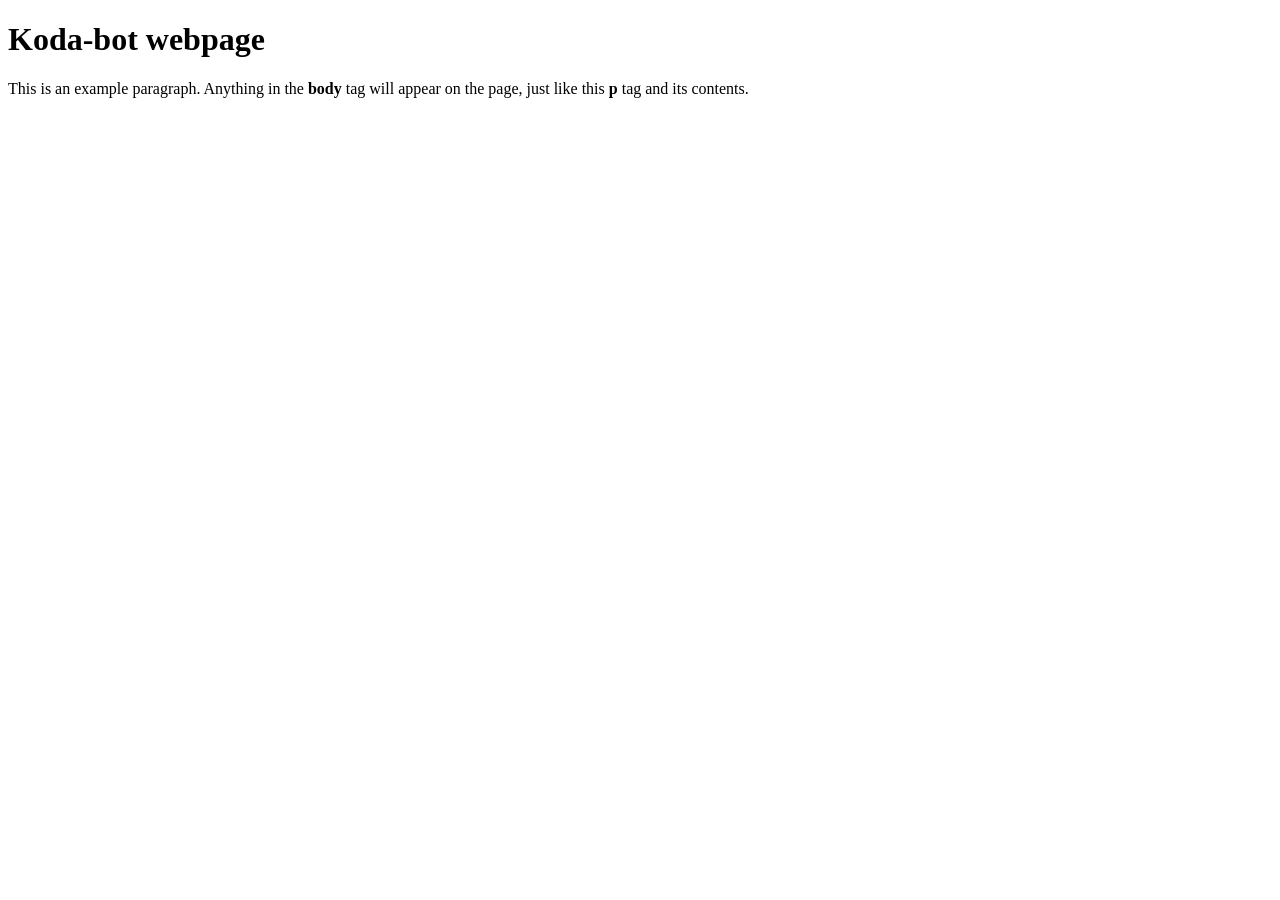
==== index.html @ 5309b414 "First Commit" ====
<!DOCTYPE html>
<html>
  <head>
    <title>This is the title of the webpage!</title>
  </head>
  <body>
      <h1>Koda-bot webpage</h1>
    <p>This is an example paragraph. Anything in the <strong>body</strong> tag will appear on the page, just like this <strong>p</strong> tag and its contents.</p>
  </body>
</html>
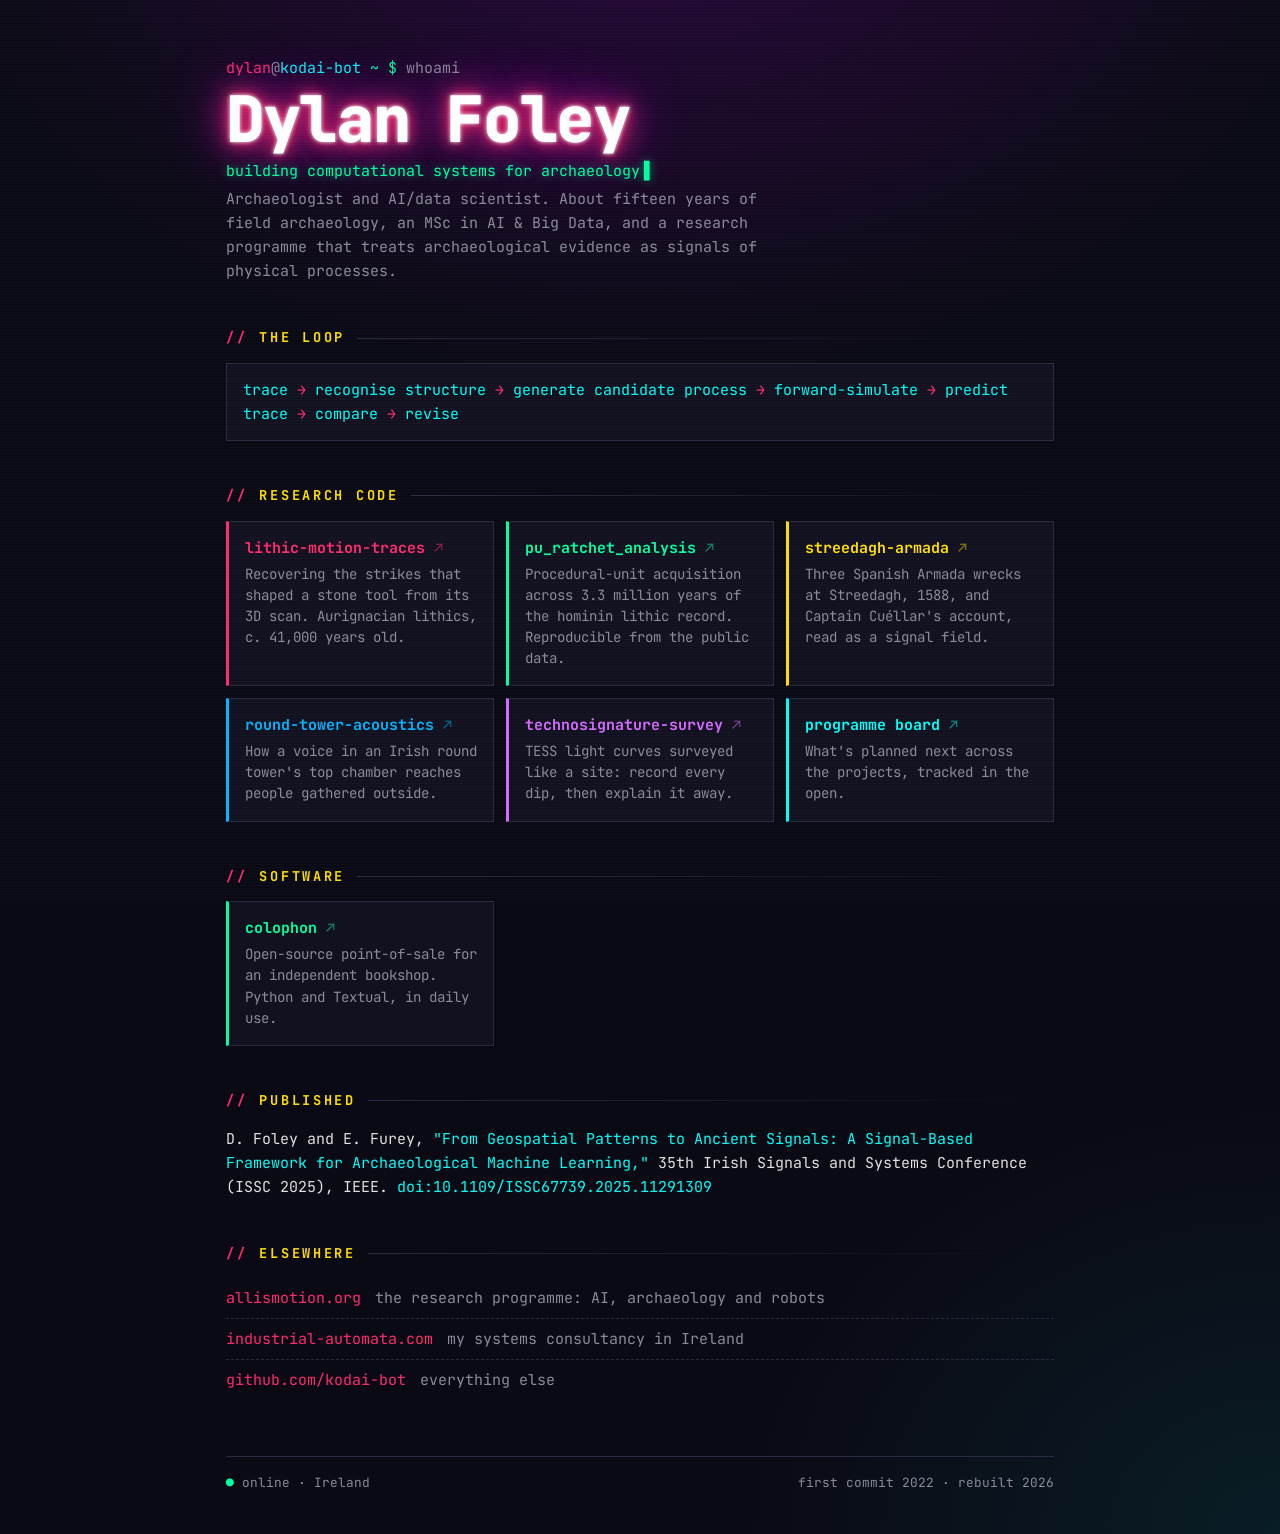
==== commit 14f00e05: "Replace 2022 placeholder with a neon landing page linking research code, software and sites Co-Autho" ====
--- a/index.html
+++ b/index.html
@@ -1,10 +1,227 @@
 <!DOCTYPE html>
-<html>
-  <head>
-    <title>This is the title of the webpage!</title>
-  </head>
-  <body>
-      <h1>Koda-bot webpage</h1>
-    <p>This is an example paragraph. Anything in the <strong>body</strong> tag will appear on the page, just like this <strong>p</strong> tag and its contents.</p>
-  </body>
-</html>+<html lang="en">
+<head>
+  <meta charset="utf-8">
+  <meta name="viewport" content="width=device-width, initial-scale=1">
+  <title>Dylan Foley · kodai-bot</title>
+  <meta name="description" content="Dylan Foley: archaeologist and AI/data scientist building computational systems for archaeology. Research code, software and links.">
+  <meta name="theme-color" content="#0a0a14">
+  <link rel="preconnect" href="https://fonts.googleapis.com">
+  <link rel="preconnect" href="https://fonts.gstatic.com" crossorigin>
+  <link href="https://fonts.googleapis.com/css2?family=JetBrains+Mono:wght@400;700;800&display=swap" rel="stylesheet">
+  <style>
+    :root {
+      --bg: #0a0a14;
+      --panel: #11111f;
+      --line: #2a2a40;
+      --fg: #e0e0e0;
+      --dim: #8a8a9a;
+      --pink: #ff2a6d;
+      --green: #00ff9f;
+      --cyan: #00fff9;
+      --blue: #00b4ff;
+      --purple: #bf00ff;
+      --yellow: #ffdd00;
+    }
+    * { box-sizing: border-box; }
+    html { background: var(--bg); }
+    body {
+      margin: 0;
+      min-height: 100vh;
+      color: var(--fg);
+      font: 15px/1.6 "JetBrains Mono", ui-monospace, monospace;
+      background:
+        radial-gradient(ellipse 80% 50% at 50% -10%, rgba(191, 0, 255, .18), transparent 70%),
+        radial-gradient(ellipse 60% 40% at 100% 100%, rgba(0, 255, 249, .08), transparent 70%),
+        var(--bg);
+    }
+    /* faint scanlines */
+    body::before {
+      content: "";
+      position: fixed; inset: 0;
+      pointer-events: none;
+      background: repeating-linear-gradient(to bottom, rgba(255,255,255,.025) 0 1px, transparent 1px 3px);
+      z-index: 10;
+    }
+    main { max-width: 860px; margin: 0 auto; padding: 56px 16px 40px; }
+    a { color: var(--cyan); text-decoration: none; }
+    a:hover, a:focus-visible { color: var(--green); text-shadow: 0 0 8px var(--green); outline: none; }
+
+    .prompt { color: var(--dim); margin: 0 0 6px; }
+    .prompt .u { color: var(--pink); }
+    .prompt .h { color: var(--cyan); }
+    .prompt .p { color: var(--green); }
+
+    h1 {
+      margin: 4px 0 6px;
+      font-size: clamp(2.2rem, 8vw, 4rem);
+      font-weight: 800;
+      line-height: 1.05;
+      letter-spacing: -.02em;
+      color: #fff;
+      text-shadow: 0 0 4px #fff, 0 0 14px var(--pink), 0 0 32px var(--pink), 0 0 60px var(--purple);
+    }
+    .tag { color: var(--green); margin: 0 0 4px; text-shadow: 0 0 10px rgba(0,255,159,.5); }
+    .tag::after {
+      content: "▋";
+      margin-left: 4px;
+      animation: blink 1.1s steps(1) infinite;
+    }
+    @keyframes blink { 50% { opacity: 0; } }
+    .sub { color: var(--dim); margin: 0; max-width: 62ch; }
+
+    section { margin-top: 44px; }
+    h2 {
+      font-size: .85rem;
+      text-transform: uppercase;
+      letter-spacing: .2em;
+      margin: 0 0 14px;
+      color: var(--yellow);
+      display: flex; align-items: center; gap: 12px;
+    }
+    h2::before { content: "//"; color: var(--pink); }
+    h2::after { content: ""; flex: 1; height: 1px; background: linear-gradient(90deg, var(--line), transparent); }
+
+    .loop {
+      border: 1px solid var(--line);
+      background: var(--panel);
+      padding: 14px 16px;
+      color: var(--fg);
+      overflow-wrap: anywhere;
+    }
+    .loop b { color: var(--cyan); font-weight: 400; }
+    .loop i { color: var(--pink); font-style: normal; }
+
+    .grid { display: grid; grid-template-columns: repeat(auto-fill, minmax(250px, 1fr)); gap: 12px; }
+    .card {
+      display: block;
+      position: relative;
+      padding: 14px 16px 16px;
+      background: var(--panel);
+      border: 1px solid var(--line);
+      border-left: 3px solid var(--c, var(--cyan));
+      color: var(--fg);
+      transition: border-color .2s, box-shadow .2s, transform .2s;
+    }
+    .card:hover, .card:focus-visible {
+      color: var(--fg);
+      text-shadow: none;
+      border-color: var(--c, var(--cyan));
+      box-shadow: 0 0 0 1px var(--c, var(--cyan)), 0 0 22px -4px var(--c, var(--cyan));
+      transform: translateY(-2px);
+    }
+    .card .name { display: block; color: var(--c, var(--cyan)); font-weight: 700; margin-bottom: 4px; overflow-wrap: anywhere; }
+    .card .name::after { content: " ↗"; opacity: .5; }
+    .card .what { display: block; color: var(--dim); font-size: .88rem; line-height: 1.5; }
+    .c-pink { --c: var(--pink); }
+    .c-green { --c: var(--green); }
+    .c-cyan { --c: var(--cyan); }
+    .c-blue { --c: var(--blue); }
+    .c-purple { --c: #d36bff; }
+    .c-yellow { --c: var(--yellow); }
+
+    .links { list-style: none; padding: 0; margin: 0; }
+    .links li { padding: 8px 0; border-bottom: 1px dashed var(--line); display: flex; flex-wrap: wrap; gap: 4px 14px; }
+    .links li:last-child { border-bottom: 0; }
+    .links .k { color: var(--pink); min-width: 13ch; }
+    .links .v { color: var(--dim); }
+
+    .paper { color: var(--fg); }
+    .paper em { color: var(--cyan); font-style: normal; }
+
+    footer {
+      margin-top: 56px;
+      padding-top: 16px;
+      border-top: 1px solid var(--line);
+      color: var(--dim);
+      font-size: .8rem;
+      display: flex; flex-wrap: wrap; gap: 6px 20px; justify-content: space-between;
+    }
+    footer .ok { color: var(--green); }
+
+    @media (prefers-reduced-motion: reduce) {
+      .tag::after { animation: none; }
+      .card { transition: none; }
+      .card:hover { transform: none; }
+    }
+  </style>
+</head>
+<body>
+<main>
+
+  <header>
+    <p class="prompt"><span class="u">dylan</span>@<span class="h">kodai-bot</span> <span class="p">~ $</span> whoami</p>
+    <h1>Dylan Foley</h1>
+    <p class="tag">building computational systems for archaeology</p>
+    <p class="sub">Archaeologist and AI/data scientist. About fifteen years of field archaeology, an MSc in AI &amp; Big Data, and a research programme that treats archaeological evidence as signals of physical processes.</p>
+  </header>
+
+  <section>
+    <h2>The loop</h2>
+    <div class="loop">
+      <b>trace</b> <i>→</i> <b>recognise structure</b> <i>→</i> <b>generate candidate process</b> <i>→</i> <b>forward-simulate</b> <i>→</i> <b>predict trace</b> <i>→</i> <b>compare</b> <i>→</i> <b>revise</b>
+    </div>
+  </section>
+
+  <section>
+    <h2>Research code</h2>
+    <div class="grid">
+      <a class="card c-pink" href="https://github.com/kodai-bot/lithic-motion-traces">
+        <span class="name">lithic-motion-traces</span>
+        <span class="what">Recovering the strikes that shaped a stone tool from its 3D scan. Aurignacian lithics, c. 41,000 years old.</span>
+      </a>
+      <a class="card c-green" href="https://github.com/kodai-bot/pu_ratchet_analysis">
+        <span class="name">pu_ratchet_analysis</span>
+        <span class="what">Procedural-unit acquisition across 3.3 million years of the hominin lithic record. Reproducible from the public data.</span>
+      </a>
+      <a class="card c-yellow" href="https://github.com/kodai-bot/streedagh-armada">
+        <span class="name">streedagh-armada</span>
+        <span class="what">Three Spanish Armada wrecks at Streedagh, 1588, and Captain Cuéllar's account, read as a signal field.</span>
+      </a>
+      <a class="card c-blue" href="https://github.com/kodai-bot/round-tower-acoustics">
+        <span class="name">round-tower-acoustics</span>
+        <span class="what">How a voice in an Irish round tower's top chamber reaches people gathered outside.</span>
+      </a>
+      <a class="card c-purple" href="https://github.com/kodai-bot/technosignature-survey">
+        <span class="name">technosignature-survey</span>
+        <span class="what">TESS light curves surveyed like a site: record every dip, then explain it away.</span>
+      </a>
+      <a class="card c-cyan" href="https://github.com/users/kodai-bot/projects/2">
+        <span class="name">programme board</span>
+        <span class="what">What's planned next across the projects, tracked in the open.</span>
+      </a>
+    </div>
+  </section>
+
+  <section>
+    <h2>Software</h2>
+    <div class="grid">
+      <a class="card c-green" href="https://github.com/kodai-bot/colophon">
+        <span class="name">colophon</span>
+        <span class="what">Open-source point-of-sale for an independent bookshop. Python and Textual, in daily use.</span>
+      </a>
+    </div>
+  </section>
+
+  <section>
+    <h2>Published</h2>
+    <p class="paper">D. Foley and E. Furey, <em>"From Geospatial Patterns to Ancient Signals: A Signal-Based Framework for Archaeological Machine Learning,"</em> 35th Irish Signals and Systems Conference (ISSC 2025), IEEE. <a href="https://doi.org/10.1109/ISSC67739.2025.11291309">doi:10.1109/ISSC67739.2025.11291309</a></p>
+  </section>
+
+  <section>
+    <h2>Elsewhere</h2>
+    <ul class="links">
+      <li><a class="k" href="https://allismotion.org">allismotion.org</a><span class="v">the research programme: AI, archaeology and robots</span></li>
+      <li><a class="k" href="https://industrial-automata.com">industrial-automata.com</a><span class="v">my systems consultancy in Ireland</span></li>
+      <li><a class="k" href="https://github.com/kodai-bot">github.com/kodai-bot</a><span class="v">everything else</span></li>
+    </ul>
+  </section>
+
+  <footer>
+    <span><span class="ok">●</span> online · Ireland</span>
+    <span>first commit 2022 · rebuilt 2026</span>
+  </footer>
+
+</main>
+</body>
+</html>
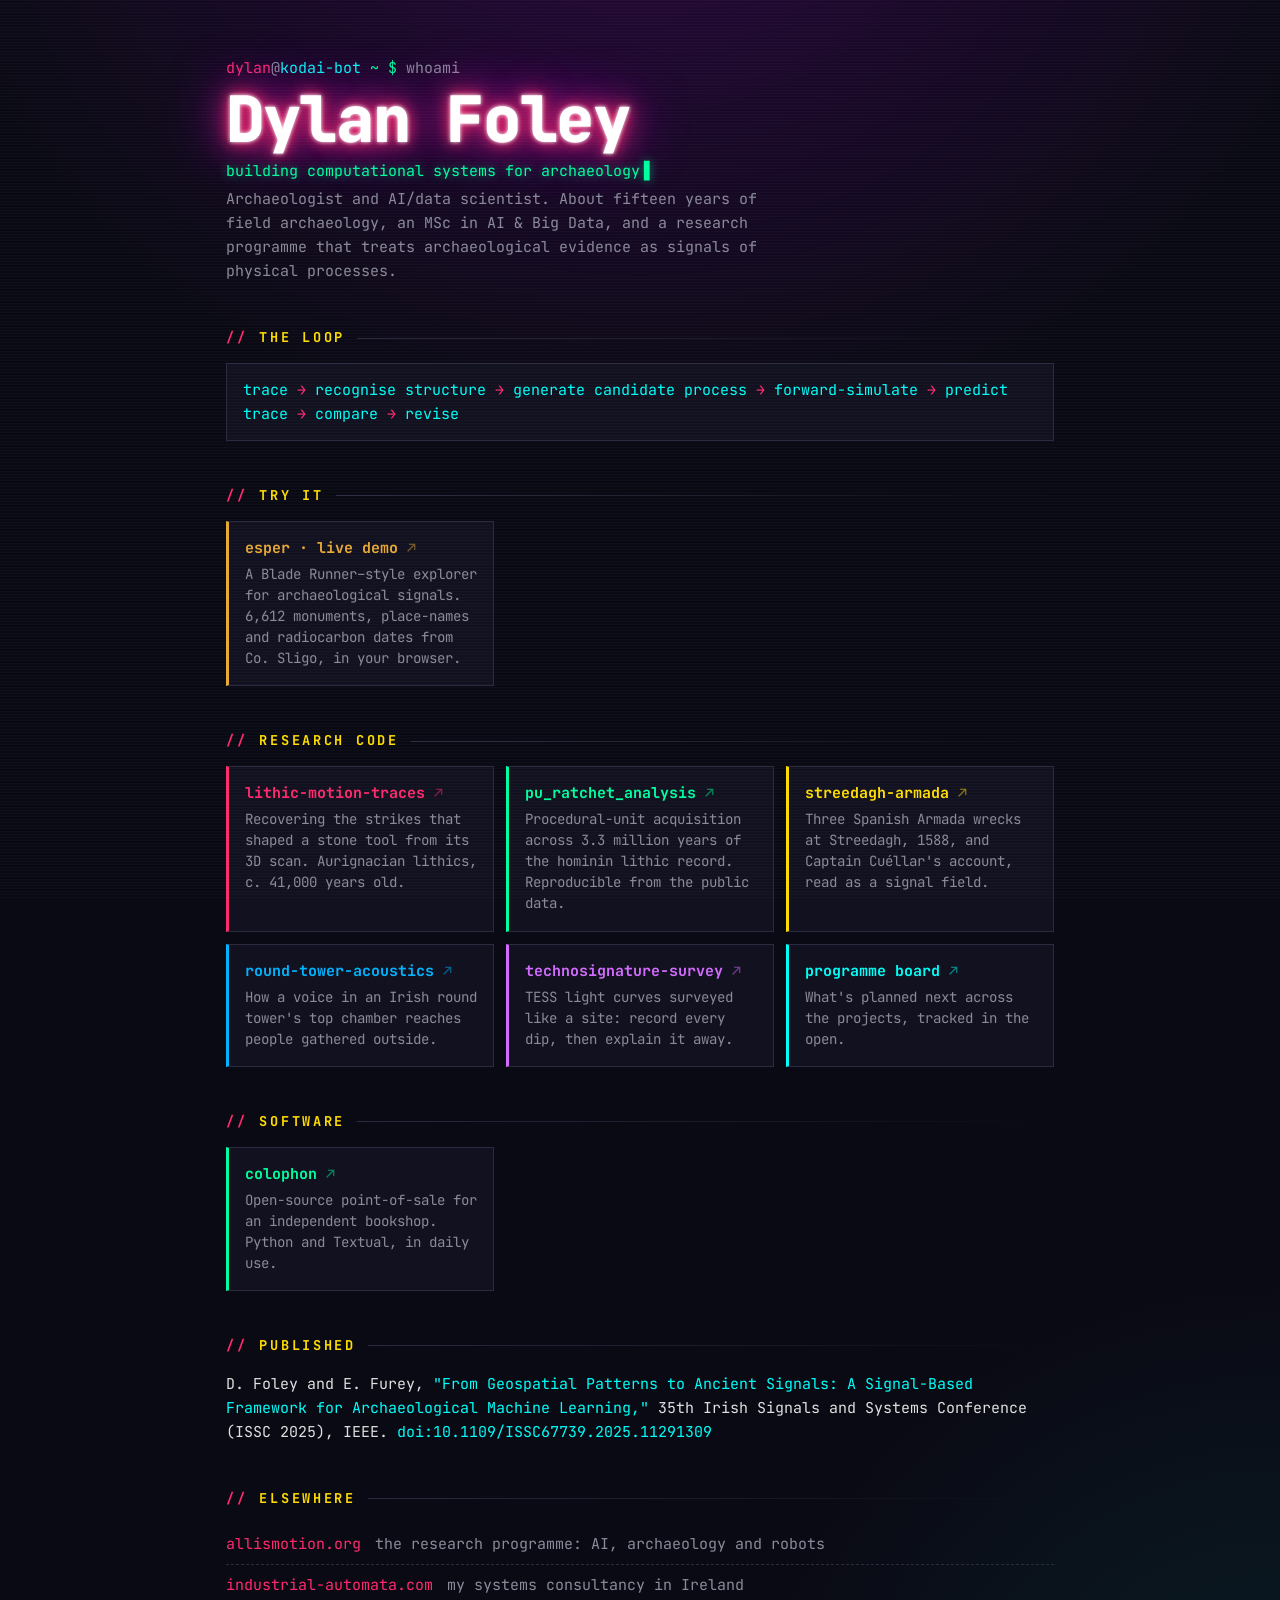
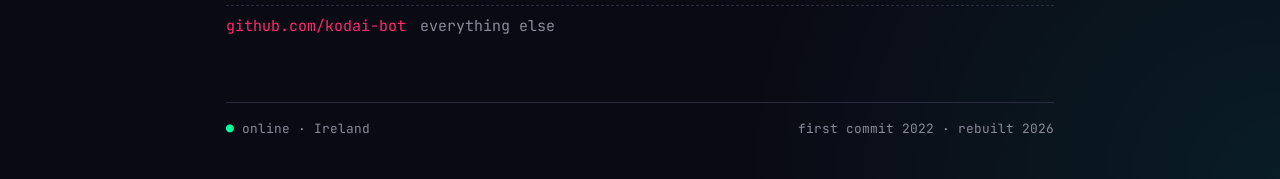
==== commit c7914988: "Add Esper read-only demo (Co. Sligo snapshot) and a Try it card on the home page The real Esper fron" ====
--- a/index.html
+++ b/index.html
@@ -119,6 +119,7 @@
     .c-blue { --c: var(--blue); }
     .c-purple { --c: #d36bff; }
     .c-yellow { --c: var(--yellow); }
+    .c-amber { --c: #e8a835; }
 
     .links { list-style: none; padding: 0; margin: 0; }
     .links li { padding: 8px 0; border-bottom: 1px dashed var(--line); display: flex; flex-wrap: wrap; gap: 4px 14px; }
@@ -164,6 +165,16 @@
   </section>
 
   <section>
+    <h2>Try it</h2>
+    <div class="grid">
+      <a class="card c-amber" href="esper/">
+        <span class="name">esper · live demo</span>
+        <span class="what">A Blade Runner–style explorer for archaeological signals. 6,612 monuments, place-names and radiocarbon dates from Co. Sligo, in your browser.</span>
+      </a>
+    </div>
+  </section>
+
+  <section>
     <h2>Research code</h2>
     <div class="grid">
       <a class="card c-pink" href="https://github.com/kodai-bot/lithic-motion-traces">
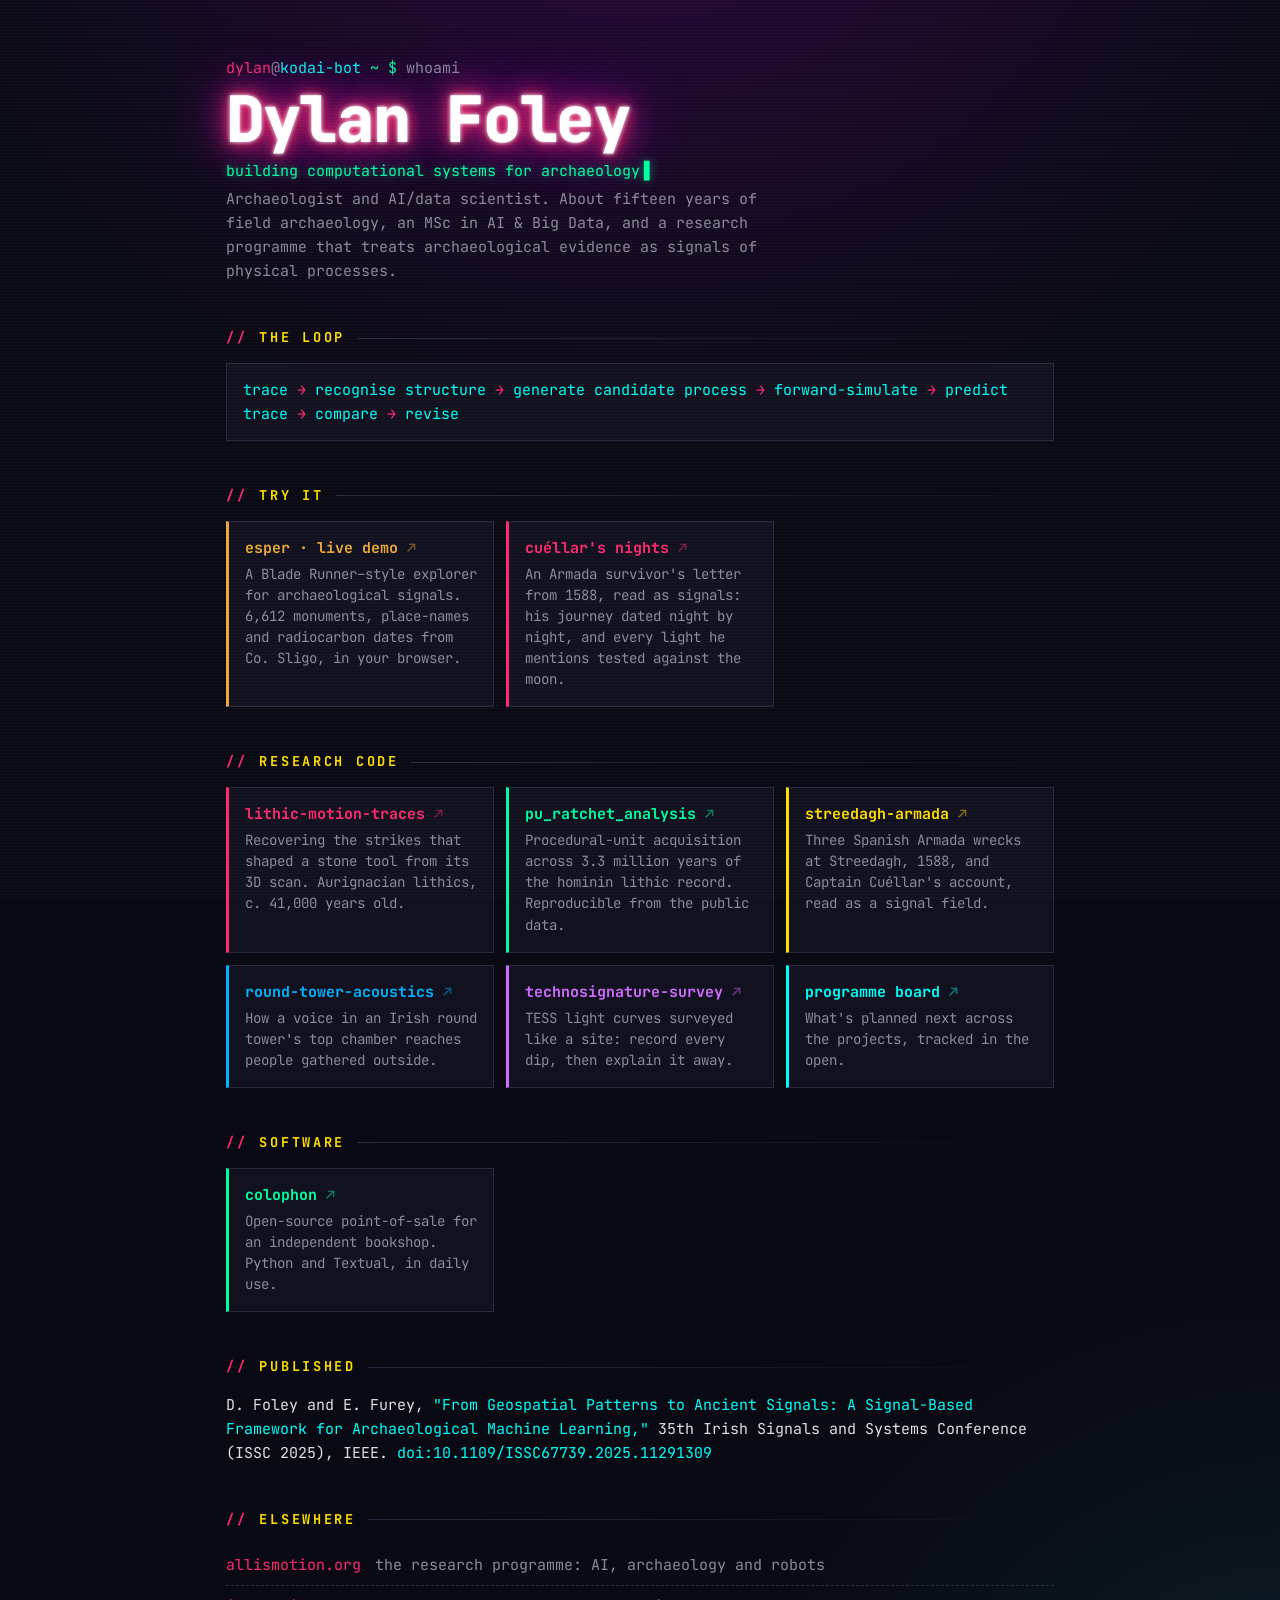
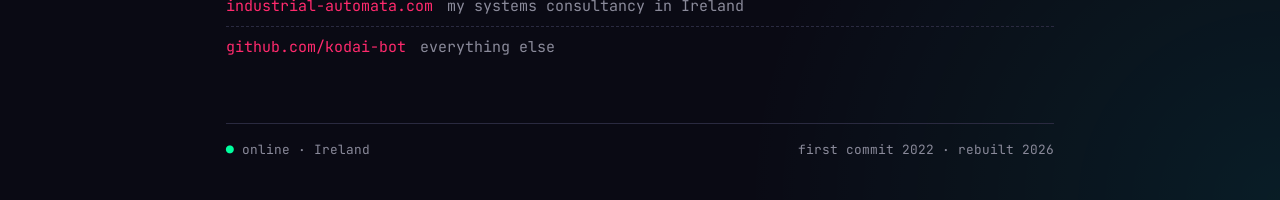
==== commit a7936dc6: "Add Cuéllar's nights (streedagh/) and its Try it card; Esper basemap to Esri dark gray CARTO basemap" ====
--- a/index.html
+++ b/index.html
@@ -171,6 +171,10 @@
         <span class="name">esper · live demo</span>
         <span class="what">A Blade Runner–style explorer for archaeological signals. 6,612 monuments, place-names and radiocarbon dates from Co. Sligo, in your browser.</span>
       </a>
+      <a class="card c-pink" href="streedagh/">
+        <span class="name">cuéllar's nights</span>
+        <span class="what">An Armada survivor's letter from 1588, read as signals: his journey dated night by night, and every light he mentions tested against the moon.</span>
+      </a>
     </div>
   </section>
 
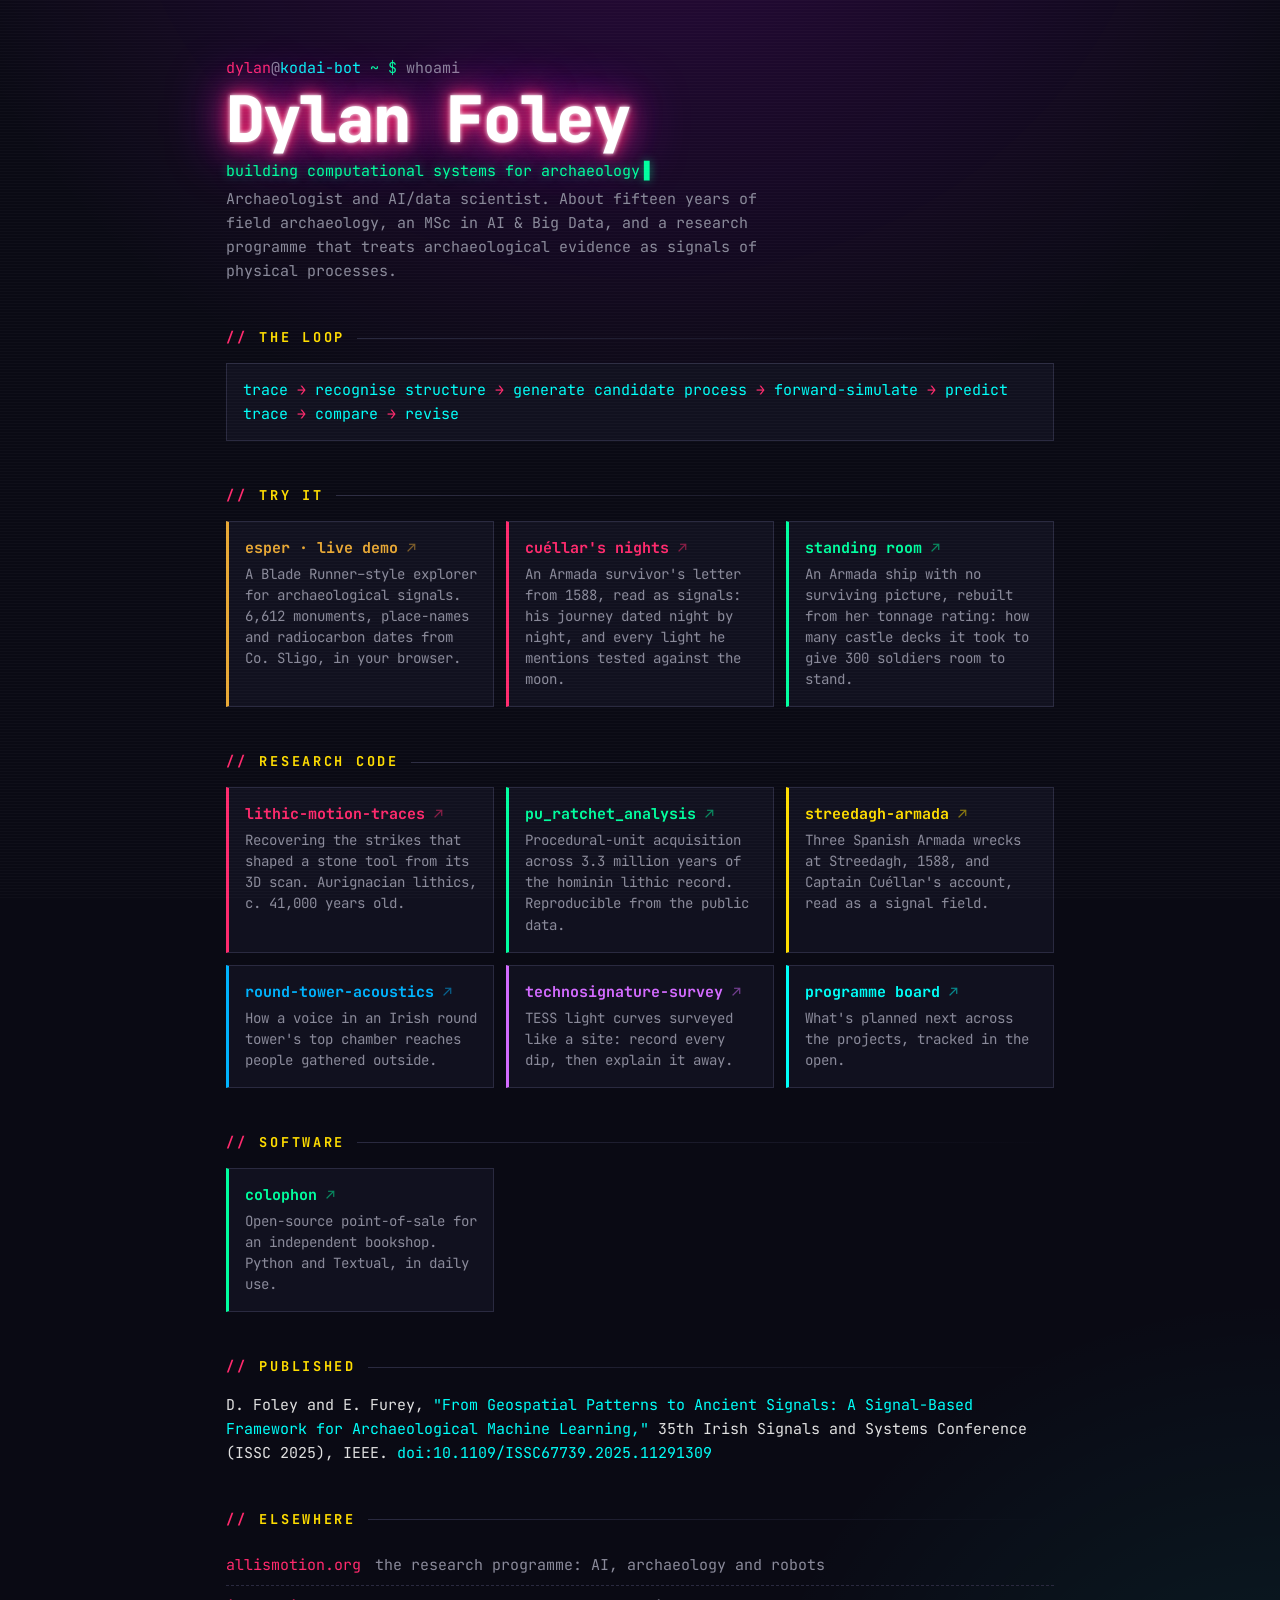
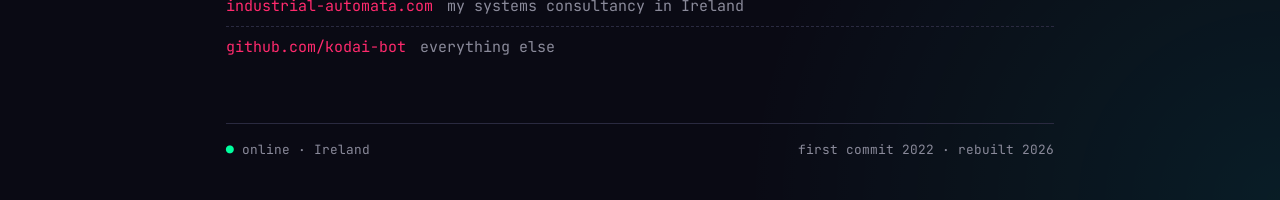
==== commit 0d92bc6d: "Add Standing room: La Juliana's stepped castles, rebuilt from her rating Interactive page at streeda" ====
--- a/index.html
+++ b/index.html
@@ -175,6 +175,10 @@
         <span class="name">cuéllar's nights</span>
         <span class="what">An Armada survivor's letter from 1588, read as signals: his journey dated night by night, and every light he mentions tested against the moon.</span>
       </a>
+      <a class="card c-green" href="streedagh/ships/">
+        <span class="name">standing room</span>
+        <span class="what">An Armada ship with no surviving picture, rebuilt from her tonnage rating: how many castle decks it took to give 300 soldiers room to stand.</span>
+      </a>
     </div>
   </section>
 
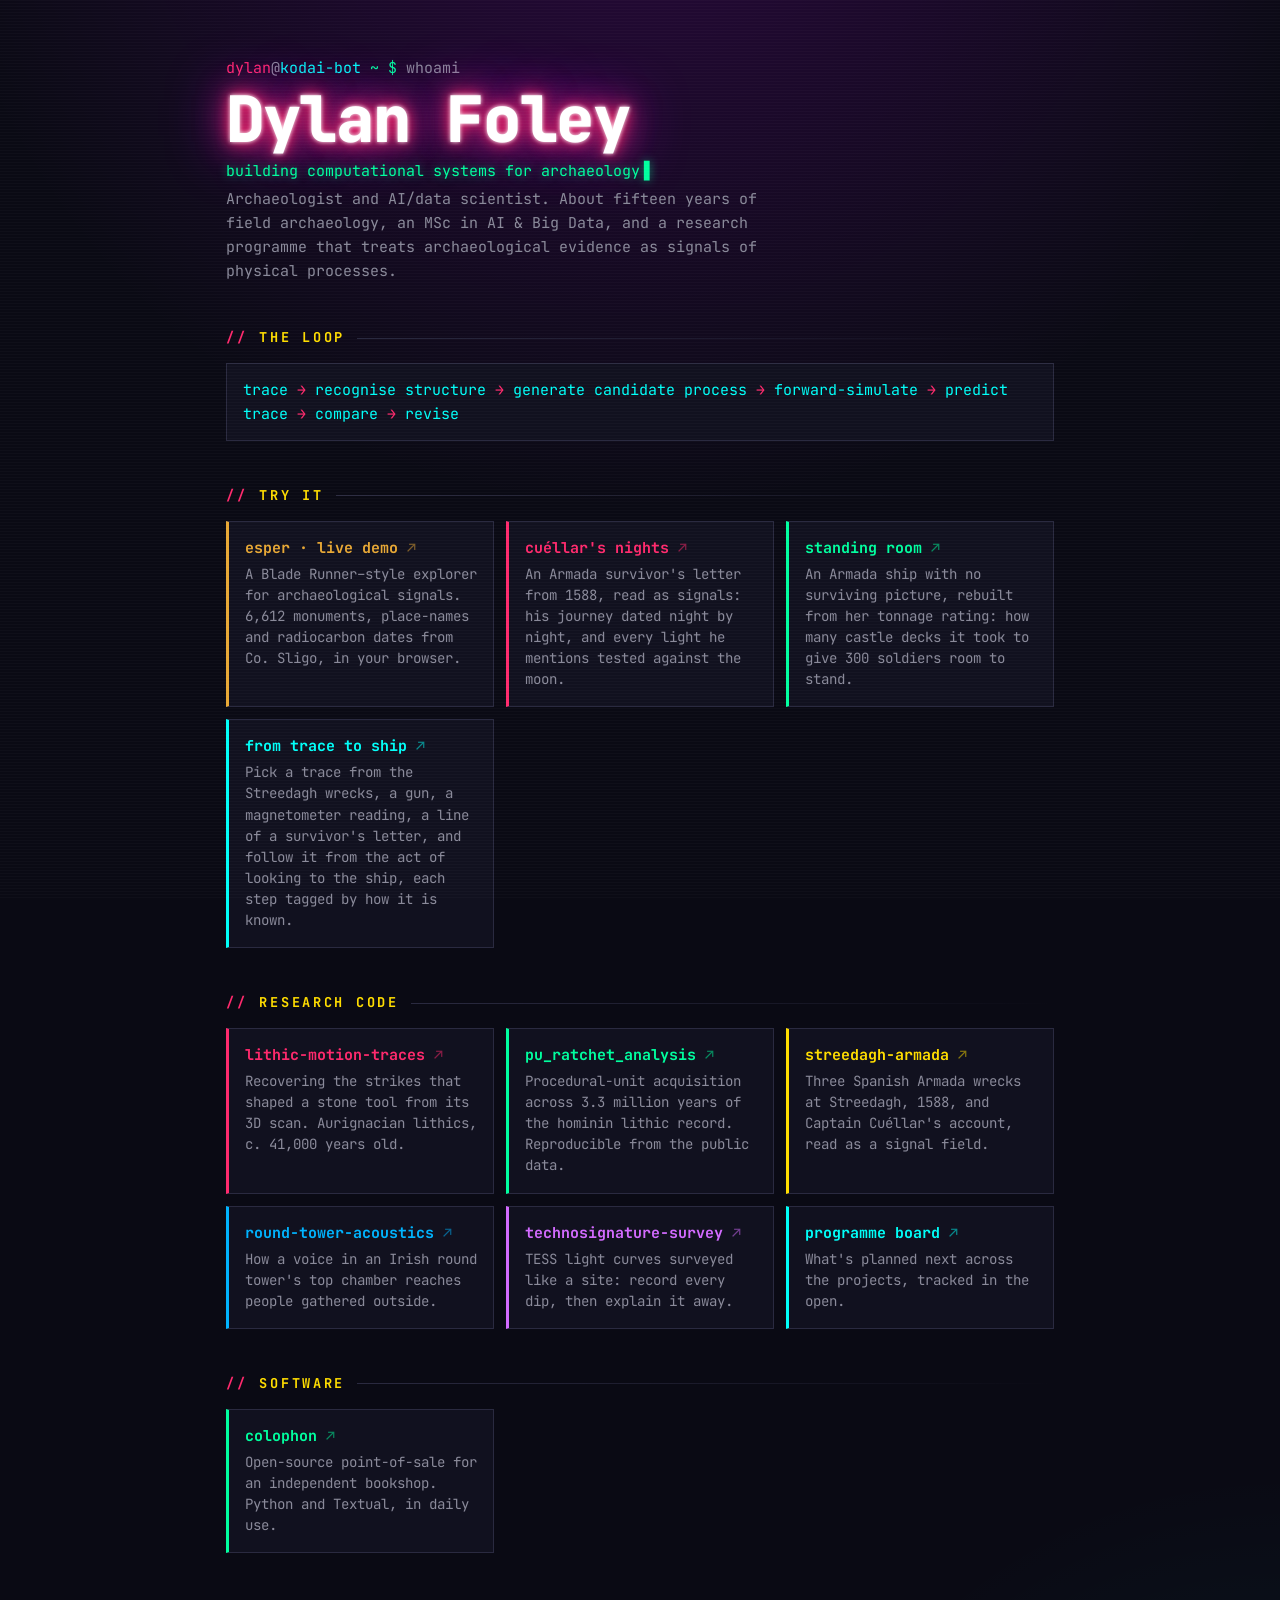
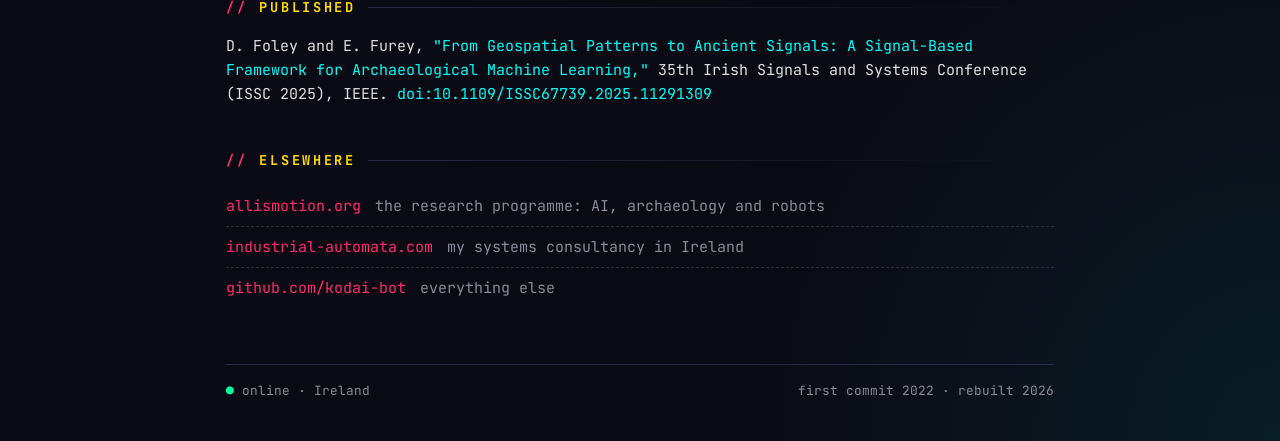
==== commit 5dbffa5c: "Add From trace to ship (streedagh/signals/): follow any Streedagh trace to the ship Pick a gun, magn" ====
--- a/index.html
+++ b/index.html
@@ -179,6 +179,10 @@
         <span class="name">standing room</span>
         <span class="what">An Armada ship with no surviving picture, rebuilt from her tonnage rating: how many castle decks it took to give 300 soldiers room to stand.</span>
       </a>
+      <a class="card c-cyan" href="streedagh/signals/">
+        <span class="name">from trace to ship</span>
+        <span class="what">Pick a trace from the Streedagh wrecks, a gun, a magnetometer reading, a line of a survivor's letter, and follow it from the act of looking to the ship, each step tagged by how it is known.</span>
+      </a>
     </div>
   </section>
 
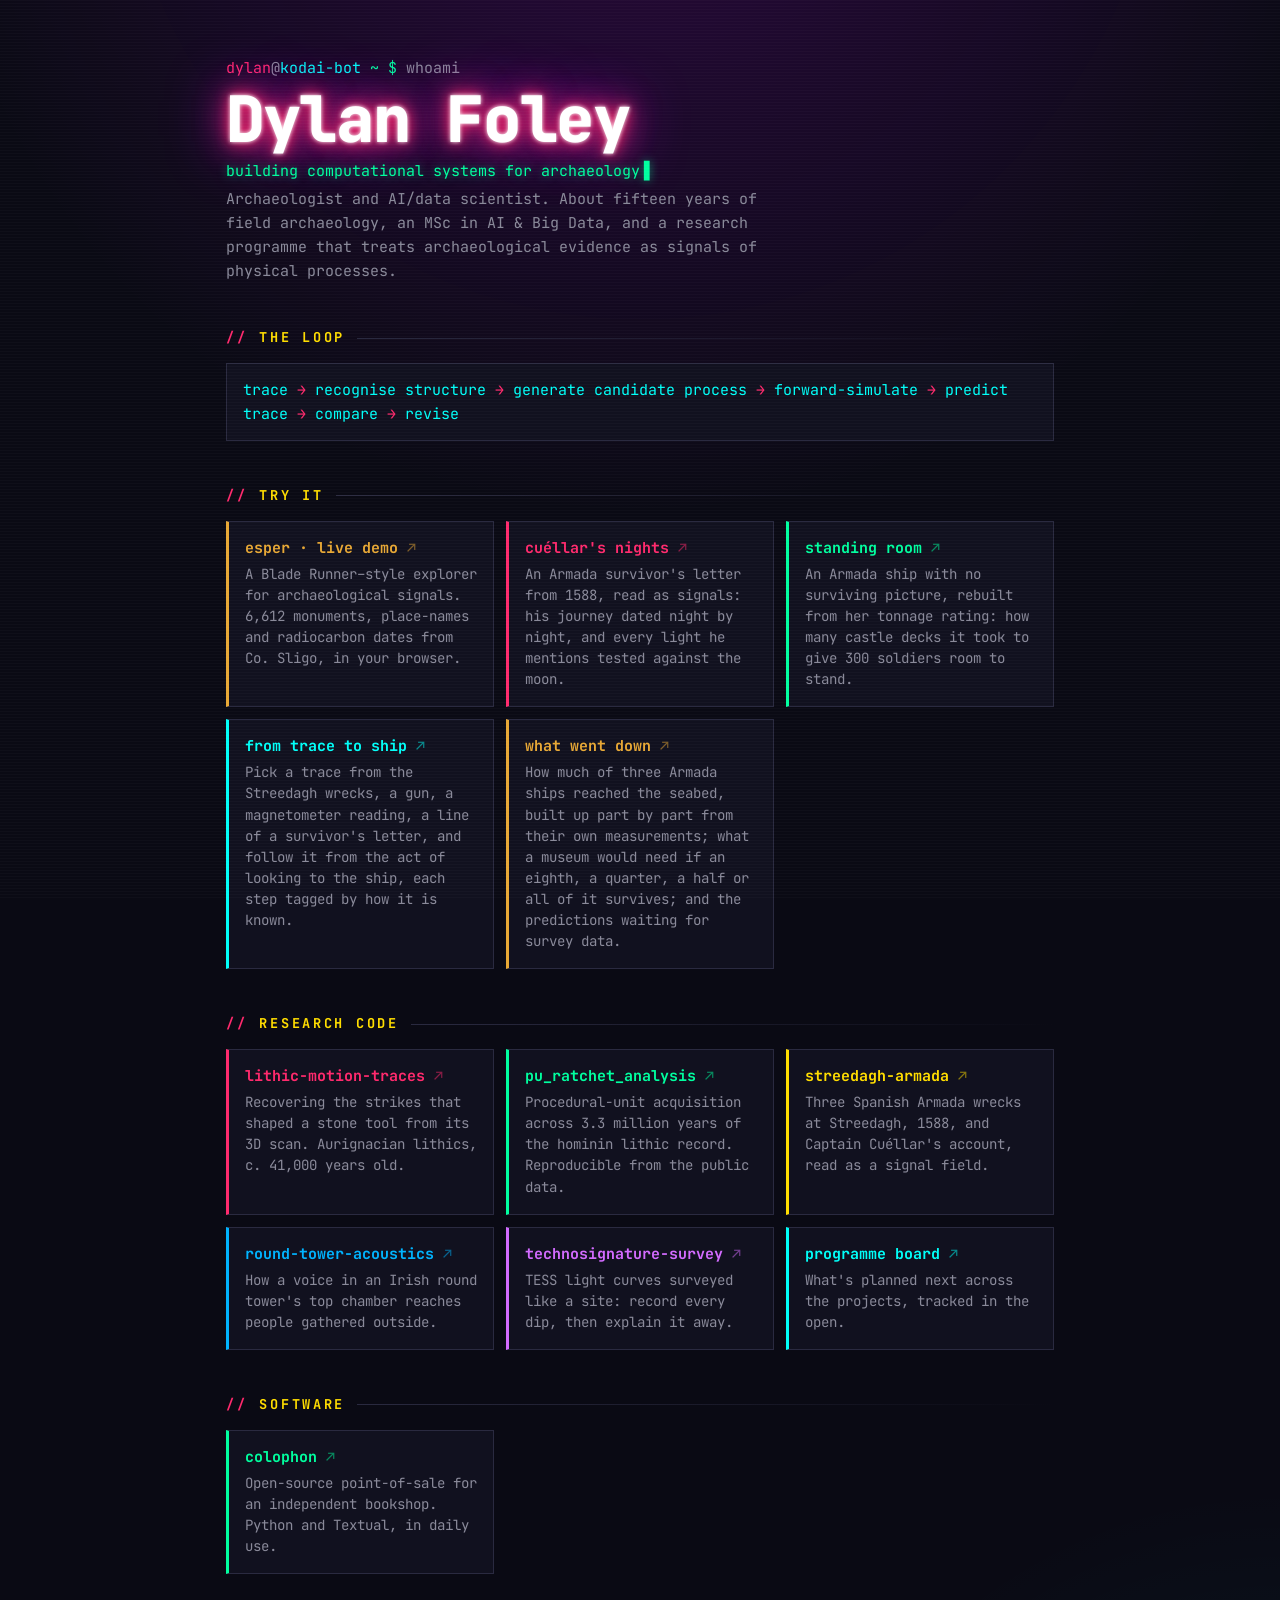
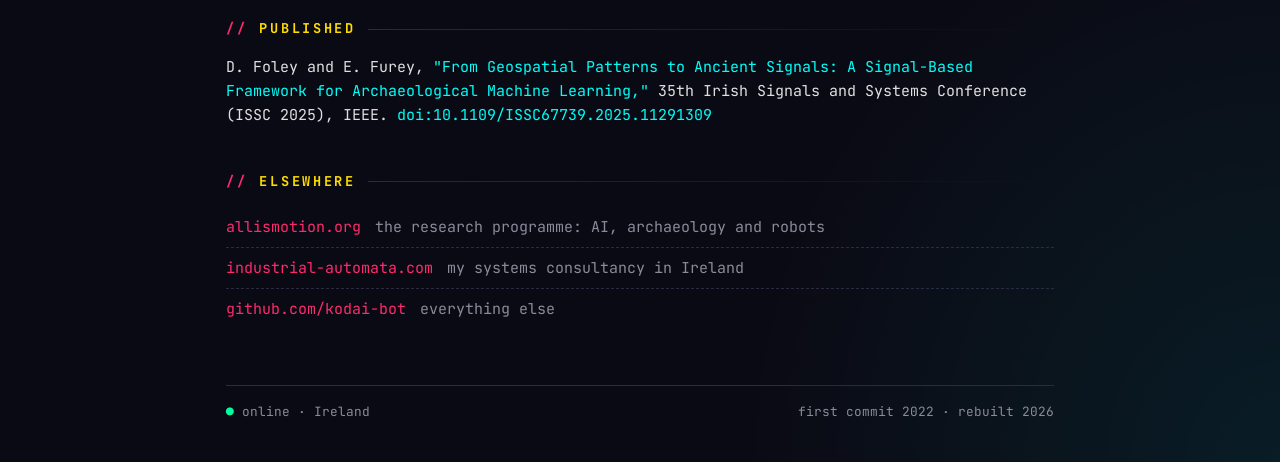
==== commit d2ded5d0: "Add What went down: seabed mass by part, museum brackets, predictions Co-Authored-By: Claude Opus 5." ====
--- a/index.html
+++ b/index.html
@@ -183,6 +183,10 @@
         <span class="name">from trace to ship</span>
         <span class="what">Pick a trace from the Streedagh wrecks, a gun, a magnetometer reading, a line of a survivor's letter, and follow it from the act of looking to the ship, each step tagged by how it is known.</span>
       </a>
+      <a class="card c-amber" href="streedagh/seabed/">
+        <span class="name">what went down</span>
+        <span class="what">How much of three Armada ships reached the seabed, built up part by part from their own measurements; what a museum would need if an eighth, a quarter, a half or all of it survives; and the predictions waiting for survey data.</span>
+      </a>
     </div>
   </section>
 
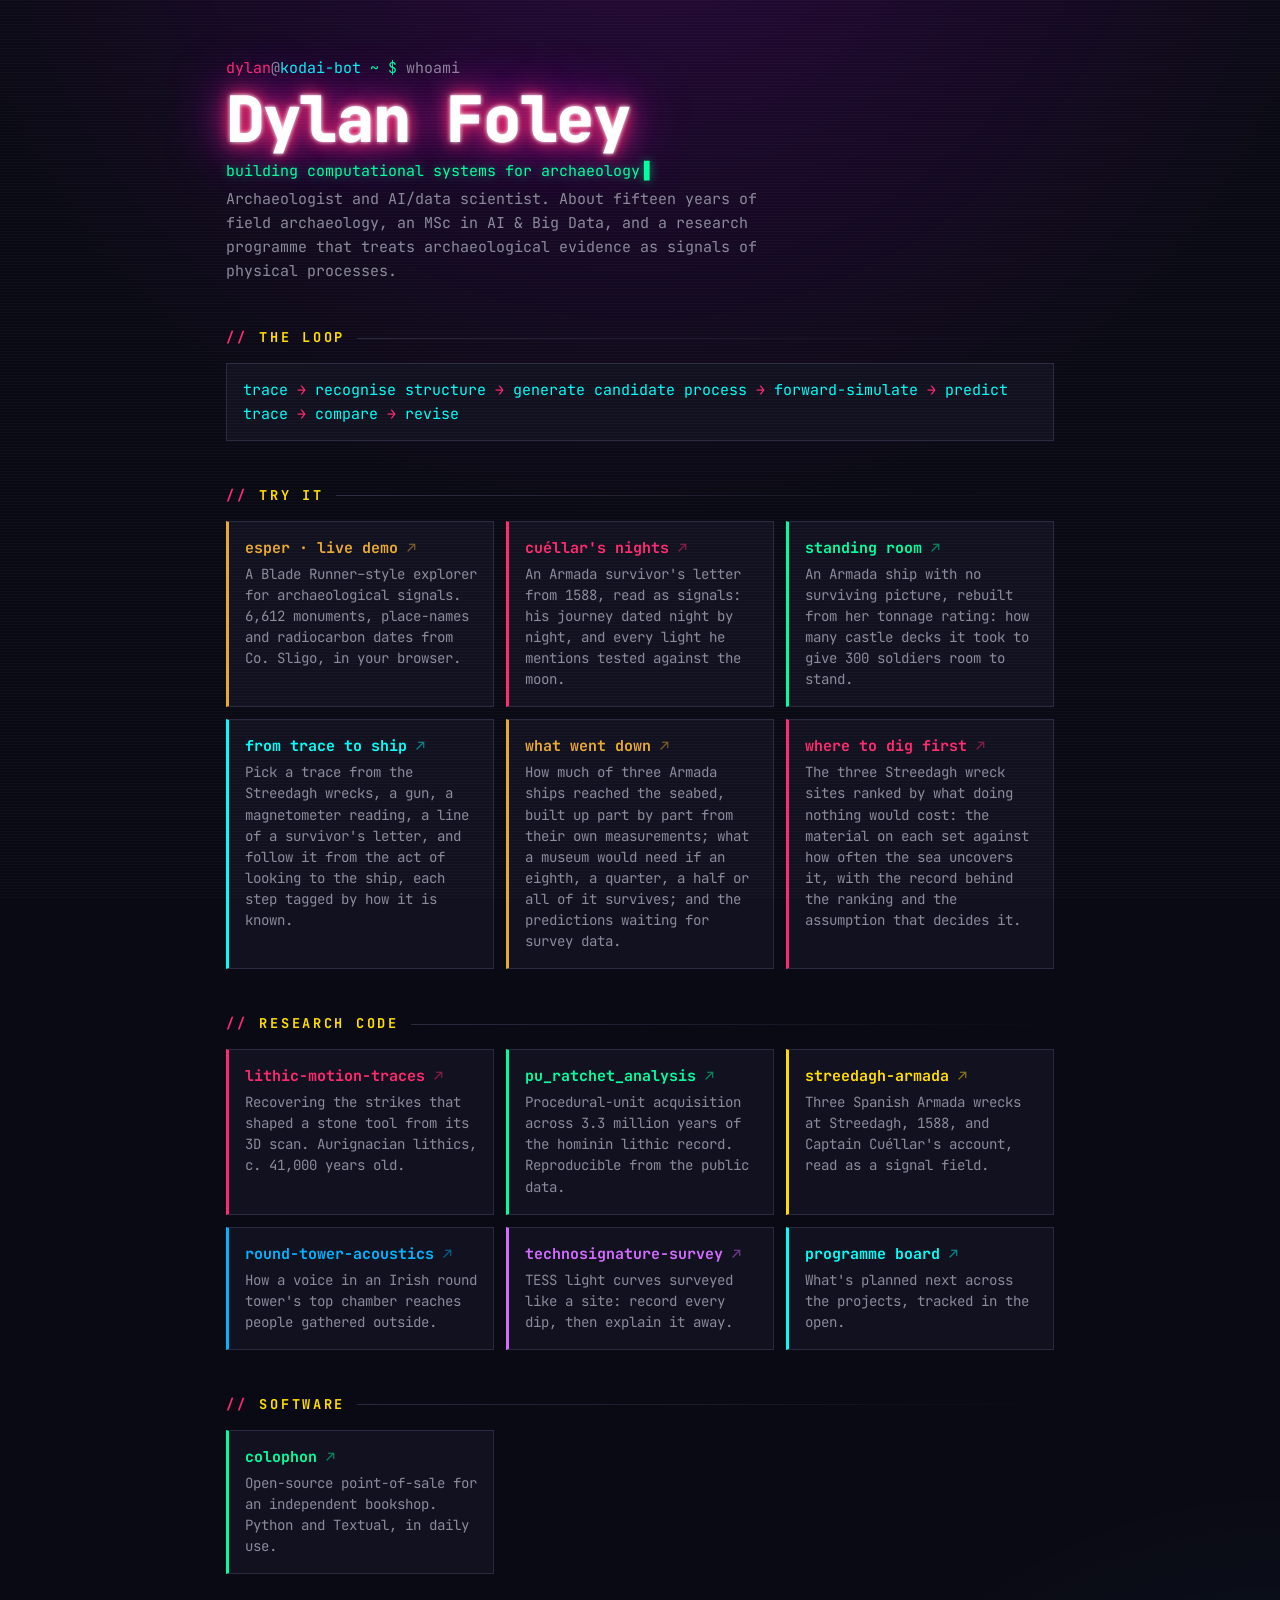
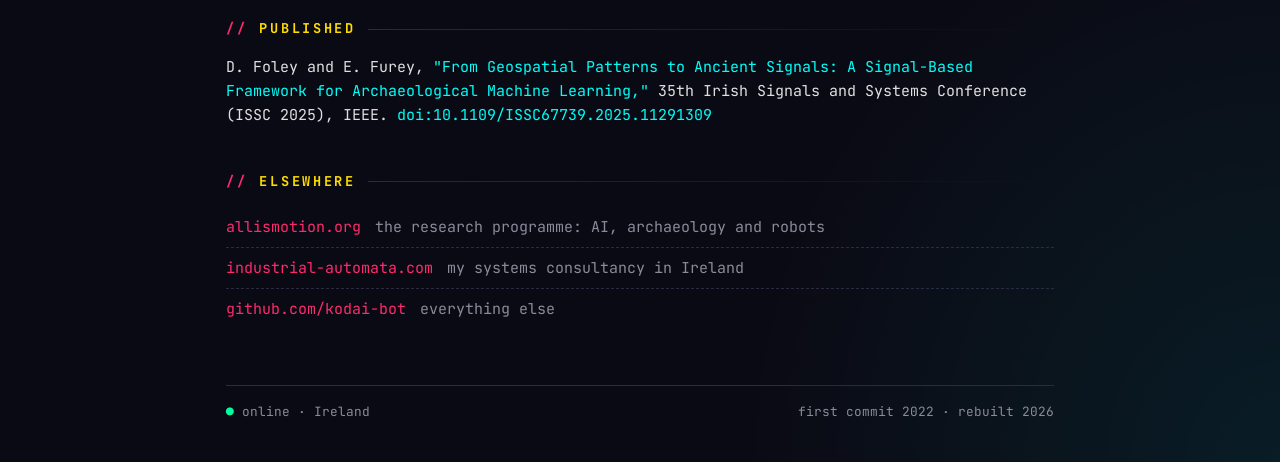
==== commit 1ae37c14: "Add Where to dig first (streedagh/targets/): the three wreck sites ranked by expected loss if nothin" ====
--- a/index.html
+++ b/index.html
@@ -187,6 +187,10 @@
         <span class="name">what went down</span>
         <span class="what">How much of three Armada ships reached the seabed, built up part by part from their own measurements; what a museum would need if an eighth, a quarter, a half or all of it survives; and the predictions waiting for survey data.</span>
       </a>
+      <a class="card c-pink" href="streedagh/targets/">
+        <span class="name">where to dig first</span>
+        <span class="what">The three Streedagh wreck sites ranked by what doing nothing would cost: the material on each set against how often the sea uncovers it, with the record behind the ranking and the assumption that decides it.</span>
+      </a>
     </div>
   </section>
 
